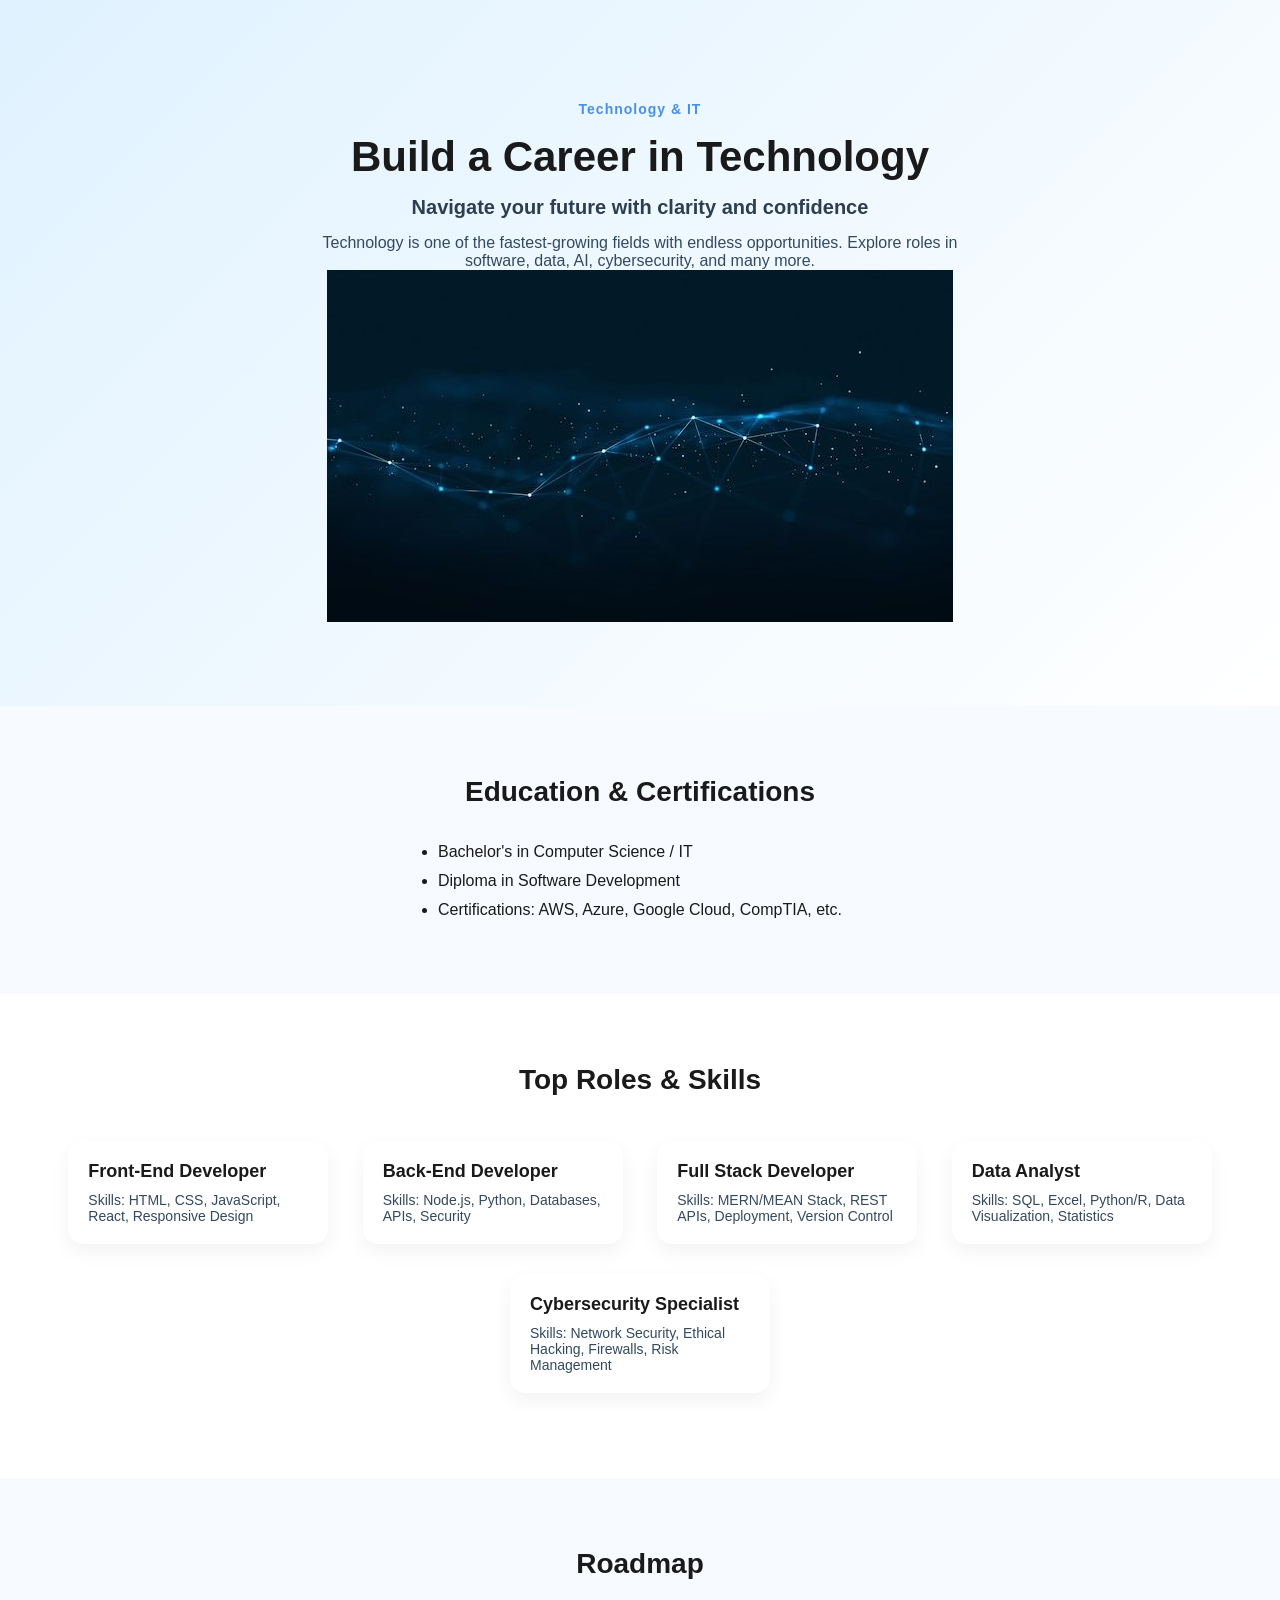
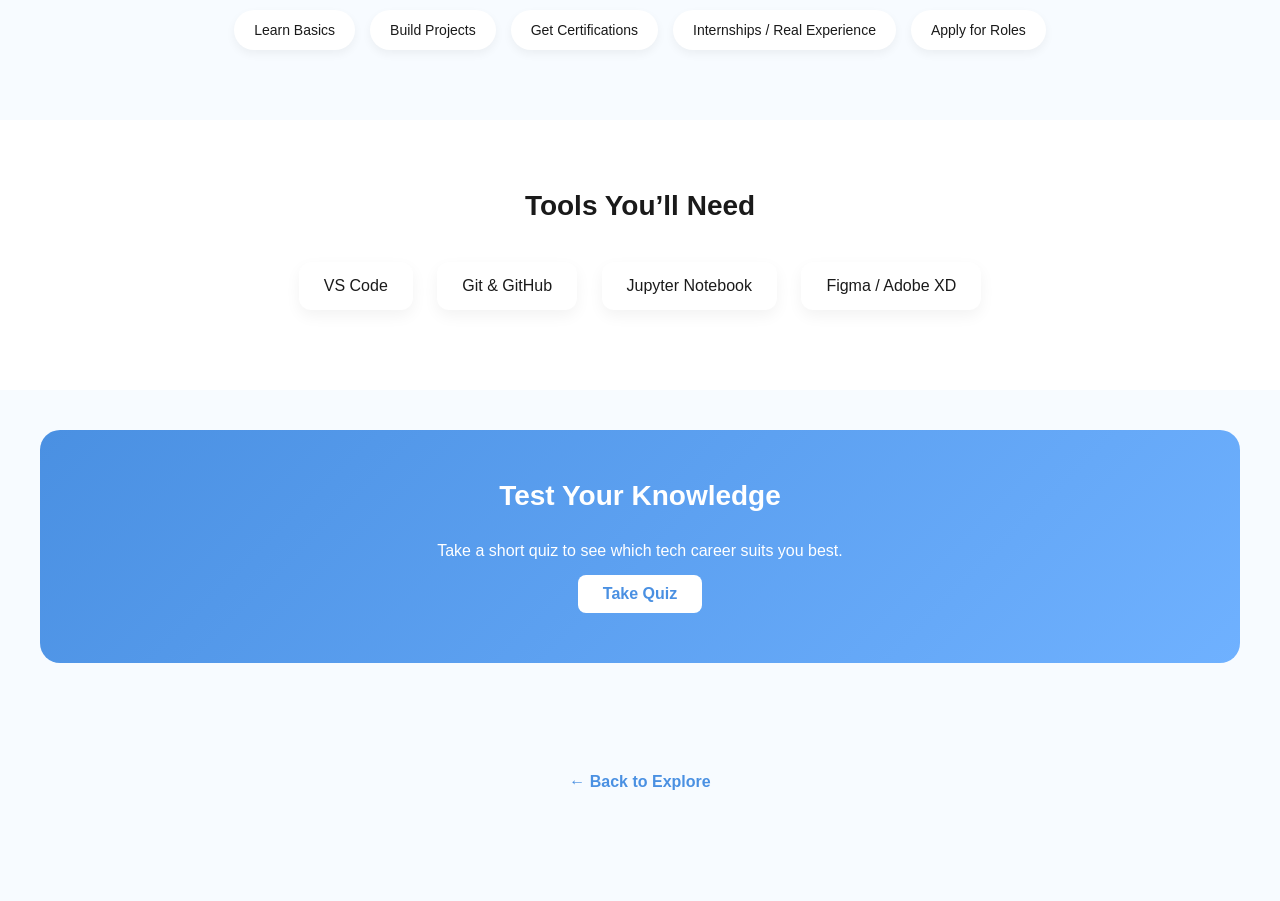
==== categories/tech.html @ f84f11e0 "navbar added" ====
<!DOCTYPE html>
<html lang="en">
<head>
    <meta charset="UTF-8">
    <meta name="viewport" content="width=device-width, initial-scale=1.0">
    <title>Technology & IT - RouteUp</title>
    <!-- Main CSS -->
    <link rel="stylesheet" href="../css/main.css">
    <!-- Category / Path CSS -->
    <link rel="stylesheet" href="../css/paths.css">
</head>
<body>

    <!-- Hero Section -->
    <section class="hero">
        <span class="category-tag">Technology & IT</span>
        <h1 class="hero-heading">Build a Career in Technology</h1>
        <h3 class="hero-subheading">Navigate your future with clarity and confidence</h3>
        <p class="hero-paragraph">
            Technology is one of the fastest-growing fields with endless opportunities. Explore roles in software, data, AI, cybersecurity, and many more.
        </p>
        <!-- Optional hero image -->
        <img src="../images/tech-IT img.jpg" alt="Technology & IT Careers" class="hero-image">
    </section>

    <!-- Education / Qualification Section -->
    <section class="education">
        <h2>Education & Certifications</h2>
        <ul>
            <li>Bachelor's in Computer Science / IT</li>
            <li>Diploma in Software Development</li>
            <li>Certifications: AWS, Azure, Google Cloud, CompTIA, etc.</li>
        </ul>
    </section>

    <!-- Roles + Skills Section -->
    <section class="roles-skills">
        <h2>Top Roles & Skills</h2>
        <div class="role-card">
            <h3>Front-End Developer</h3>
            <p>Skills: HTML, CSS, JavaScript, React, Responsive Design</p>
        </div>
        <div class="role-card">
            <h3>Back-End Developer</h3>
            <p>Skills: Node.js, Python, Databases, APIs, Security</p>
        </div>
        <div class="role-card">
            <h3>Full Stack Developer</h3>
            <p>Skills: MERN/MEAN Stack, REST APIs, Deployment, Version Control</p>
        </div>
        <div class="role-card">
            <h3>Data Analyst</h3>
            <p>Skills: SQL, Excel, Python/R, Data Visualization, Statistics</p>
        </div>
        <div class="role-card">
            <h3>Cybersecurity Specialist</h3>
            <p>Skills: Network Security, Ethical Hacking, Firewalls, Risk Management</p>
        </div>
    </section>

    <!-- Roadmap Section -->
    <section class="roadmap">
        <h2>Roadmap</h2>
        <ul class="roadmap-steps">
            <li>Learn Basics</li>
            <li>Build Projects</li>
            <li>Get Certifications</li>
            <li>Internships / Real Experience</li>
            <li>Apply for Roles</li>
        </ul>
    </section>

    <!-- Tools Section -->
    <section class="tools">
        <h2>Tools You’ll Need</h2>
        <div class="tool-card">VS Code</div>
        <div class="tool-card">Git & GitHub</div>
        <div class="tool-card">Jupyter Notebook</div>
        <div class="tool-card">Figma / Adobe XD</div>
    </section>

    <!-- Quiz / CTA Section -->
    <section class="quiz-cta">
        <h2>Test Your Knowledge</h2>
        <p>Take a short quiz to see which tech career suits you best.</p>
        <a href="../quiz.html" class="cta-button">Take Quiz</a>
    </section>

    <!-- Back / Navigation -->
    <section class="back">
        <a href="../explore.html" class="back-button">← Back to Explore</a>
    </section>

</body>
</html>
---- css/paths.css ----
/* ===== RESET ===== */
* {
    margin: 0;
    padding: 0;
    box-sizing: border-box;
}

body {
    font-family: 'Poppins', sans-serif;
    background-color: #f7fbff;
    color: #1a1a1a;
}

/* ===== HERO SECTION ===== */
.hero {
    text-align: center;
    padding: 100px 20px 80px;
    background: linear-gradient(135deg, #e0f2ff, #ffffff);
}

.category-tag {
    color: #4A90E2;
    font-size: 14px;
    letter-spacing: 1px;
    font-weight: 600;
}

.hero-heading {
    font-size: 42px;
    margin: 15px 0;
    font-weight: 700;
}

.hero-subheading {
    font-size: 20px;
    color: #2C3E50;
    margin-bottom: 15px;
}

.hero-paragraph {
    max-width: 650px;
    margin: auto;
    color: #34495E;
    font-size: 16px;
}

/* ===== SECTION COMMON ===== */
section {
    padding: 70px 20px;
    text-align: center;
}

section h2 {
    font-size: 28px;
    margin-bottom: 30px;
}

/* ===== EDUCATION ===== */
.education ul {
    display: inline-block;
    text-align: left;
    line-height: 1.8;
}

/* ===== ROLES CARDS ===== */
.roles-skills {
    background-color: #ffffff;
}

.role-card {
    display: inline-block;
    width: 260px;
    padding: 20px;
    margin: 15px;
    background: #ffffff;
    border-radius: 15px;
    box-shadow: 0 8px 20px rgba(0,0,0,0.05);
    transition: 0.3s;
    text-align: left;
}

.role-card:hover {
    transform: translateY(-8px);
    box-shadow: 0 12px 25px rgba(0,0,0,0.08);
}

.role-card h3 {
    margin-bottom: 10px;
    font-size: 18px;
}

.role-card p {
    font-size: 14px;
    color: #34495E;
}

/* ===== ROADMAP ===== */
.roadmap-steps {
    display: flex;
    justify-content: center;
    flex-wrap: wrap;
    gap: 15px;
    list-style: none;
}

.roadmap-steps li {
    background: #ffffff;
    padding: 12px 20px;
    border-radius: 50px;
    box-shadow: 0 4px 10px rgba(0,0,0,0.05);
    font-size: 14px;
    transition: 0.3s;
}

.roadmap-steps li:hover {
    background-color: #4A90E2;
    color: #ffffff;
}

/* ===== TOOLS ===== */
.tools {
    background-color: #ffffff;
}

.tool-card {
    display: inline-block;
    padding: 15px 25px;
    margin: 10px;
    border-radius: 12px;
    background: #ffffff;
    box-shadow: 0 6px 15px rgba(0,0,0,0.05);
    transition: 0.3s;
}

.tool-card:hover {
    transform: translateY(-5px);
}

/* ===== QUIZ CTA ===== */
.quiz-cta {
    background: linear-gradient(135deg, #4A90E2, #6fb1ff);
    color: #ffffff;
    border-radius: 20px;
    margin: 40px;
    padding: 50px 20px;
}

.cta-button {
    display: inline-block;
    margin-top: 15px;
    background: #ffffff;
    color: #4A90E2;
    padding: 10px 25px;
    border-radius: 8px;
    font-weight: 600;
    text-decoration: none;
    transition: 0.3s;
}

.cta-button:hover {
    background: #eaf2ff;
}

/* ===== BACK BUTTON ===== */
.back {
    margin-bottom: 40px;
}

.back-button {
    color: #4A90E2;
    font-weight: 600;
    text-decoration: none;
}

.back-button:hover {
    text-decoration: underline;
}

/* ===== RESPONSIVE ===== */
@media (max-width: 768px) {
    .role-card {
        width: 90%;
    }

    .roadmap-steps {
        flex-direction: column;
        align-items: center;
    }
}
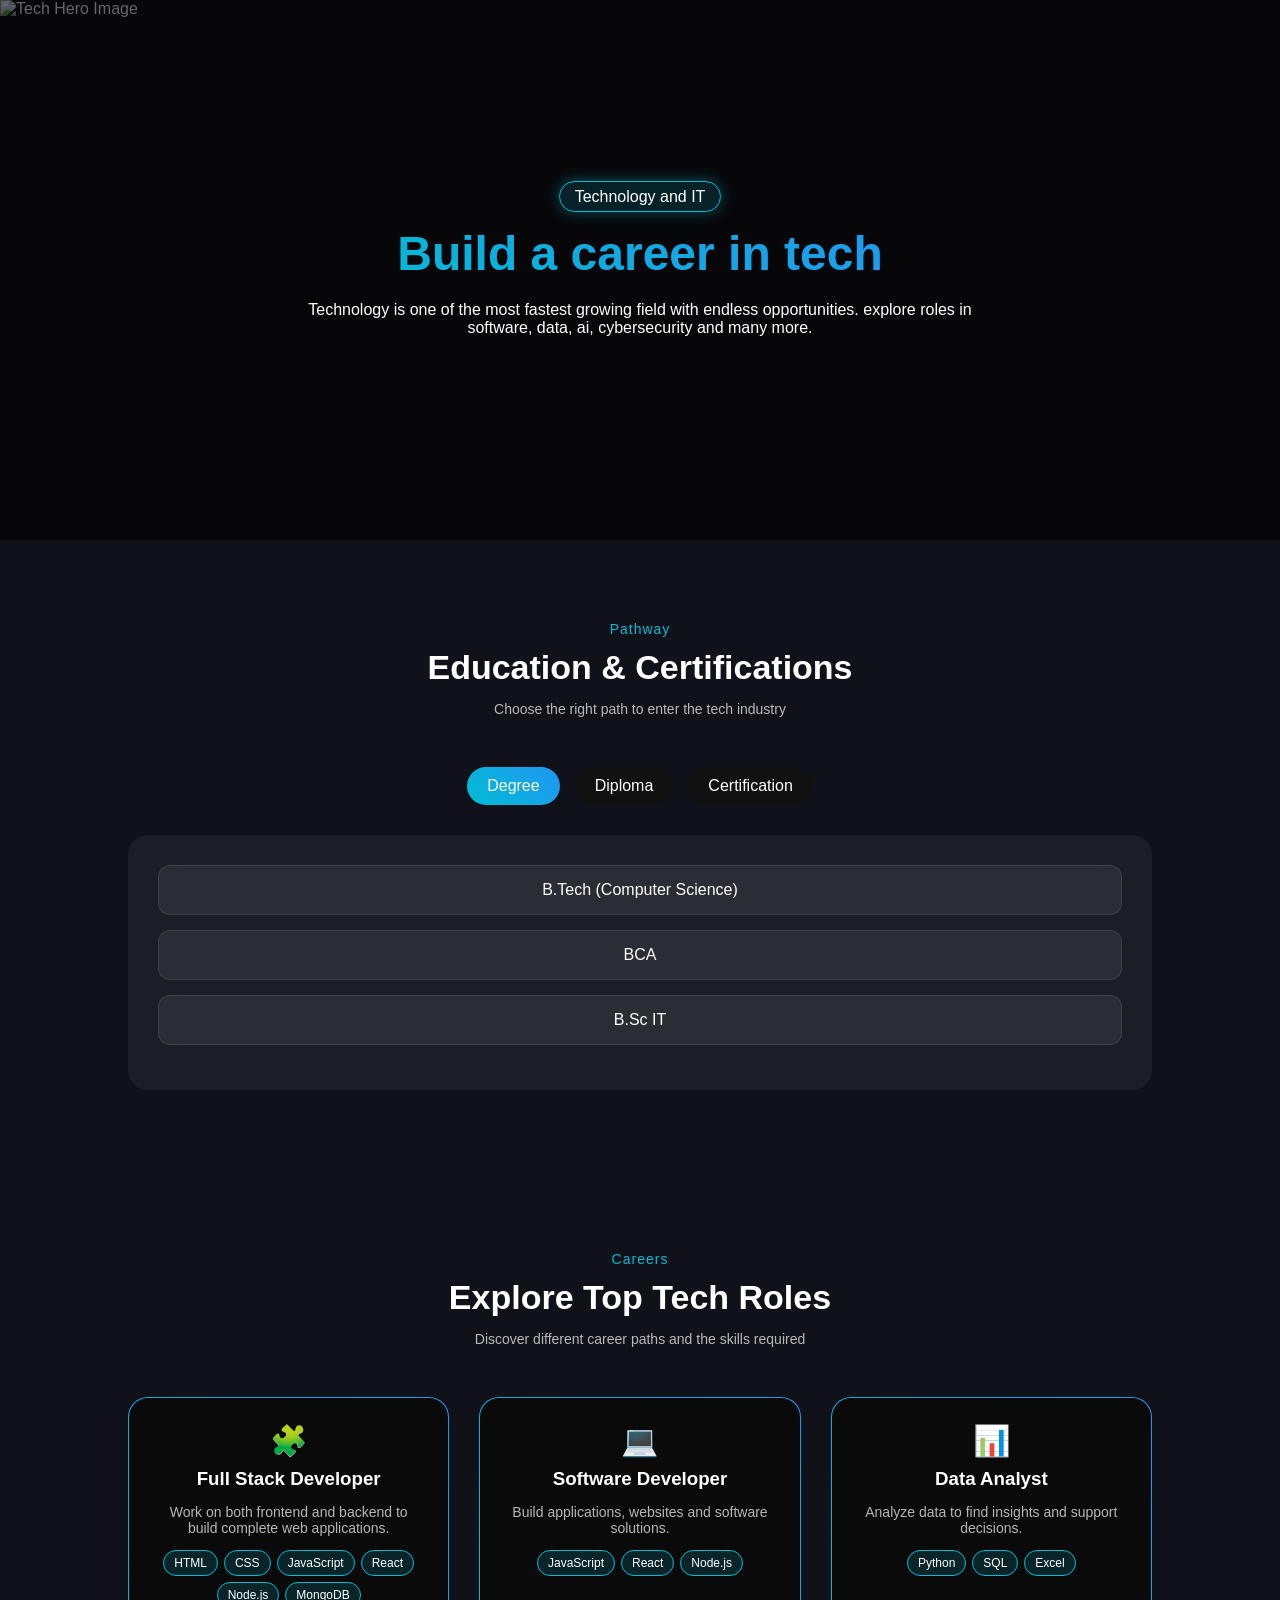
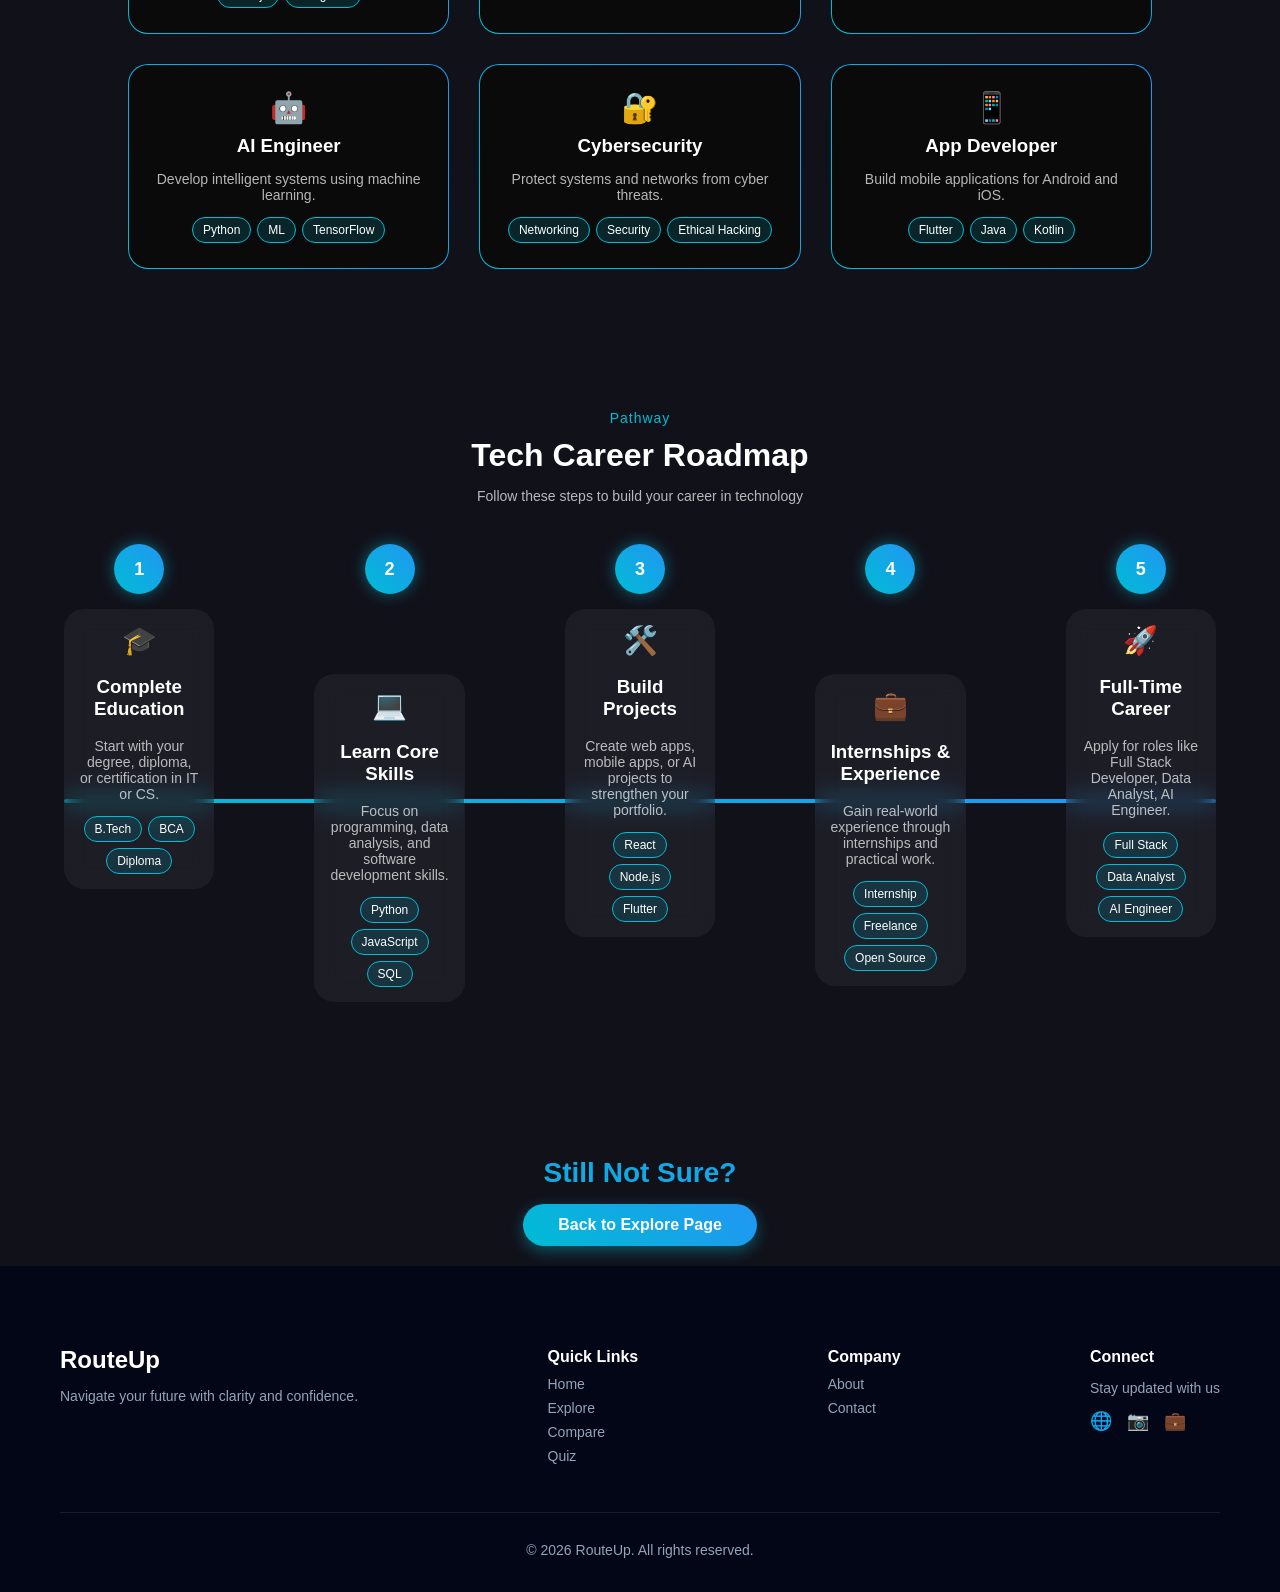
==== commit 344a171d: "Merge branch 'sanskruti-chikhlonde:main' into main" ====
--- a/categories/tech.html
+++ b/categories/tech.html
@@ -1,95 +1,295 @@
+<!-- ================= HTML ================= -->
 <!DOCTYPE html>
 <html lang="en">
 <head>
-    <meta charset="UTF-8">
-    <meta name="viewport" content="width=device-width, initial-scale=1.0">
-    <title>Technology & IT - RouteUp</title>
-    <!-- Main CSS -->
-    <link rel="stylesheet" href="../css/main.css">
-    <!-- Category / Path CSS -->
-    <link rel="stylesheet" href="../css/paths.css">
+<meta charset="UTF-8">
+<meta name="viewport" content="width=device-width, initial-scale=1.0">
+<title>Technology & IT</title>
+<link rel="stylesheet" href="../css/paths.css">
+<link rel="stylesheet" href="../css/footer.css">
 </head>
 <body>
 
-    <!-- Hero Section -->
-    <section class="hero">
-        <span class="category-tag">Technology & IT</span>
-        <h1 class="hero-heading">Build a Career in Technology</h1>
-        <h3 class="hero-subheading">Navigate your future with clarity and confidence</h3>
-        <p class="hero-paragraph">
-            Technology is one of the fastest-growing fields with endless opportunities. Explore roles in software, data, AI, cybersecurity, and many more.
-        </p>
-        <!-- Optional hero image -->
-        <img src="../images/tech-IT img.jpg" alt="Technology & IT Careers" class="hero-image">
+<!-- HERO -->
+<section class="hero">
+    <img src="../images/tech-videoframe.png" alt="Tech Hero Image" class="hero-bg">
+  <div class="hero-content">
+    <span class="tag">Technology and IT</span>
+    <h1>Build a career in tech</h1>
+    <p>Technology is one of the most fastest growing field with endless opportunities. explore roles in software, data, ai, cybersecurity and many more.</p>
+  </div>
+</section>
+
+<!-- EDUCATION + CERTIFICATION -->
+ <section class="tabs-section">
+
+  <!-- HEADER -->
+  <div class="section-header">
+    <span class="section-tag">Pathway</span>
+    <h2>Education & Certifications</h2>
+    <p>Choose the right path to enter the tech industry</p>
+  </div>
+
+  <!-- RADIO BUTTONS (TOP pe hone chahiye) -->
+  <input type="radio" name="tab" id="degree" checked>
+  <input type="radio" name="tab" id="diploma">
+  <input type="radio" name="tab" id="certification">
+
+  <!-- TABS -->
+  <div class="tab-menu">
+    <label for="degree" class="tab-btn">Degree</label>
+    <label for="diploma" class="tab-btn">Diploma</label>
+    <label for="certification" class="tab-btn">Certification</label>
+  </div>
+
+  <!-- CONTENT -->
+  <div class="tab-content">
+
+    <div class="content degree">
+      <div class="card">B.Tech (Computer Science)</div>
+      <div class="card">BCA</div>
+      <div class="card">B.Sc IT</div>
+    </div>
+
+    <div class="content diploma">
+      <div class="card">Diploma in Web Development</div>
+      <div class="card">Diploma in Software Engineering</div>
+      <div class="card">Diploma in IT</div>
+    </div>
+
+    <div class="content certification">
+      <div class="card">AWS Certification</div>
+      <div class="card">Google Data Analytics</div>
+      <div class="card">Cybersecurity</div>
+      <div class="card">Full Stack Development</div>
+      <div class="card">AI & ML</div>
+    </div>
+
+  </div>
+
+</section>
+
+<!-- ROLES SECTION -->
+<section class="roles-section">
+
+  <div class="section-header">
+    <span class="section-tag">Careers</span>
+    <h2>Explore Top Tech Roles</h2>
+    <p>Discover different career paths and the skills required</p>
+  </div>
+
+  <div class="roles-container">
+
+   <!-- CARD 1 -->
+  <div class="role-card">
+    <div class="role-icon">🧩</div>
+    <h3>Full Stack Developer</h3>
+    <p>Work on both frontend and backend to build complete web applications.</p>
+
+  <div class="skills">
+    <span>HTML</span>
+    <span>CSS</span>
+    <span>JavaScript</span>
+    <span>React</span>
+    <span>Node.js</span>
+    <span>MongoDB</span>
+  </div>
+</div>
+
+    <!-- CARD 2 -->
+    <div class="role-card">
+      <div class="role-icon">💻</div>
+      <h3>Software Developer</h3>
+      <p>Build applications, websites and software solutions.</p>
+
+      <div class="skills">
+        <span>JavaScript</span>
+        <span>React</span>
+        <span>Node.js</span>
+      </div>
+    </div>
+
+    <!-- CARD 3 -->
+    <div class="role-card">
+      <div class="role-icon">📊</div>
+      <h3>Data Analyst</h3>
+      <p>Analyze data to find insights and support decisions.</p>
+
+      <div class="skills">
+        <span>Python</span>
+        <span>SQL</span>
+        <span>Excel</span>
+      </div>
+    </div>
+
+    <!-- CARD 4 -->
+    <div class="role-card">
+      <div class="role-icon">🤖</div>
+      <h3>AI Engineer</h3>
+      <p>Develop intelligent systems using machine learning.</p>
+
+      <div class="skills">
+        <span>Python</span>
+        <span>ML</span>
+        <span>TensorFlow</span>
+      </div>
+    </div>
+
+    <!-- CARD 5 -->
+    <div class="role-card">
+      <div class="role-icon">🔐</div>
+      <h3>Cybersecurity</h3>
+      <p>Protect systems and networks from cyber threats.</p>
+
+      <div class="skills">
+        <span>Networking</span>
+        <span>Security</span>
+        <span>Ethical Hacking</span>
+      </div>
+    </div>
+
+    <!-- CARD 6 -->
+<div class="role-card">
+  <div class="role-icon">📱</div>
+  <h3>App Developer</h3>
+  <p>Build mobile applications for Android and iOS.</p>
+
+  <div class="skills">
+    <span>Flutter</span>
+    <span>Java</span>
+    <span>Kotlin</span>
+  </div>
+</div>
+
+  </div>
+
+</section>
+
+<!-- HORIZONTAL ZIG-ZAG ROADMAP -->
+<section class="horiz-roadmap-section">
+
+  <div class="section-header">
+    <span class="section-tag">Pathway</span>
+    <h2>Tech Career Roadmap</h2>
+    <p>Follow these steps to build your career in technology</p>
+  </div>
+
+  <div class="horiz-roadmap-container">
+
+    <!-- STEP 1 -->
+    <div class="horiz-step step-up">
+      <div class="step-circle">1</div>
+      <div class="step-content">
+        <div class="step-icon">🎓</div>
+        <h3>Complete Education</h3>
+        <p>Start with your degree, diploma, or certification in IT or CS.</p>
+        <div class="skills">
+          <span>B.Tech</span><span>BCA</span><span>Diploma</span>
+        </div>
+      </div>
+    </div>
+
+    <!-- STEP 2 -->
+    <div class="horiz-step step-down">
+      <div class="step-circle">2</div>
+      <div class="step-content">
+        <div class="step-icon">💻</div>
+        <h3>Learn Core Skills</h3>
+        <p>Focus on programming, data analysis, and software development skills.</p>
+        <div class="skills">
+          <span>Python</span><span>JavaScript</span><span>SQL</span>
+        </div>
+      </div>
+    </div>
+
+    <!-- STEP 3 -->
+    <div class="horiz-step step-up">
+      <div class="step-circle">3</div>
+      <div class="step-content">
+        <div class="step-icon">🛠️</div>
+        <h3>Build Projects</h3>
+        <p>Create web apps, mobile apps, or AI projects to strengthen your portfolio.</p>
+        <div class="skills">
+          <span>React</span><span>Node.js</span><span>Flutter</span>
+        </div>
+      </div>
+    </div>
+
+    <!-- STEP 4 -->
+    <div class="horiz-step step-down">
+      <div class="step-circle">4</div>
+      <div class="step-content">
+        <div class="step-icon">💼</div>
+        <h3>Internships & Experience</h3>
+        <p>Gain real-world experience through internships and practical work.</p>
+        <div class="skills">
+          <span>Internship</span><span>Freelance</span><span>Open Source</span>
+        </div>
+      </div>
+    </div>
+
+    <!-- STEP 5 -->
+    <div class="horiz-step step-up">
+      <div class="step-circle">5</div>
+      <div class="step-content">
+        <div class="step-icon">🚀</div>
+        <h3>Full-Time Career</h3>
+        <p>Apply for roles like Full Stack Developer, Data Analyst, AI Engineer.</p>
+        <div class="skills">
+          <span>Full Stack</span><span>Data Analyst</span><span>AI Engineer</span>
+        </div>
+      </div>
+    </div>
+
+  </div>
+</section>
+ 
+<!-- STILL NOT SURE CTA -->
+<section class="still-not-sure">
+  <h2>Still Not Sure?</h2>
+  <a href="../pages/explore.html" class="explore-btn">Back to Explore Page</a>
+</section>
+
+ <!-- footer -->
     </section>
-
-    <!-- Education / Qualification Section -->
-    <section class="education">
-        <h2>Education & Certifications</h2>
-        <ul>
-            <li>Bachelor's in Computer Science / IT</li>
-            <li>Diploma in Software Development</li>
-            <li>Certifications: AWS, Azure, Google Cloud, CompTIA, etc.</li>
-        </ul>
-    </section>
-
-    <!-- Roles + Skills Section -->
-    <section class="roles-skills">
-        <h2>Top Roles & Skills</h2>
-        <div class="role-card">
-            <h3>Front-End Developer</h3>
-            <p>Skills: HTML, CSS, JavaScript, React, Responsive Design</p>
-        </div>
-        <div class="role-card">
-            <h3>Back-End Developer</h3>
-            <p>Skills: Node.js, Python, Databases, APIs, Security</p>
-        </div>
-        <div class="role-card">
-            <h3>Full Stack Developer</h3>
-            <p>Skills: MERN/MEAN Stack, REST APIs, Deployment, Version Control</p>
-        </div>
-        <div class="role-card">
-            <h3>Data Analyst</h3>
-            <p>Skills: SQL, Excel, Python/R, Data Visualization, Statistics</p>
-        </div>
-        <div class="role-card">
-            <h3>Cybersecurity Specialist</h3>
-            <p>Skills: Network Security, Ethical Hacking, Firewalls, Risk Management</p>
-        </div>
-    </section>
-
-    <!-- Roadmap Section -->
-    <section class="roadmap">
-        <h2>Roadmap</h2>
-        <ul class="roadmap-steps">
-            <li>Learn Basics</li>
-            <li>Build Projects</li>
-            <li>Get Certifications</li>
-            <li>Internships / Real Experience</li>
-            <li>Apply for Roles</li>
-        </ul>
-    </section>
-
-    <!-- Tools Section -->
-    <section class="tools">
-        <h2>Tools You’ll Need</h2>
-        <div class="tool-card">VS Code</div>
-        <div class="tool-card">Git & GitHub</div>
-        <div class="tool-card">Jupyter Notebook</div>
-        <div class="tool-card">Figma / Adobe XD</div>
-    </section>
-
-    <!-- Quiz / CTA Section -->
-    <section class="quiz-cta">
-        <h2>Test Your Knowledge</h2>
-        <p>Take a short quiz to see which tech career suits you best.</p>
-        <a href="../quiz.html" class="cta-button">Take Quiz</a>
-    </section>
-
-    <!-- Back / Navigation -->
-    <section class="back">
-        <a href="../explore.html" class="back-button">← Back to Explore</a>
-    </section>
+        <footer class="footer">
+    <div class="footer-container">
+
+        <div class="footer-brand">
+            <h2>RouteUp</h2>
+            <p>Navigate your future with clarity and confidence.</p>
+        </div>
+
+        <div class="footer-links">
+            <h4>Quick Links</h4>
+            <a href="#">Home</a>
+            <a href="#">Explore</a>
+            <a href="#">Compare</a>
+            <a href="#">Quiz</a>
+        </div>
+
+        <div class="footer-links">
+            <h4>Company</h4>
+            <a href="#">About</a>
+            <a href="#">Contact</a>
+        </div>
+
+        <div class="footer-social">
+            <h4>Connect</h4>
+            <p>Stay updated with us</p>
+            <div class="social-icons">
+                <span>🌐</span>
+                <span>📷</span>
+                <span>💼</span>
+            </div>
+        </div>
+
+    </div>
+
+    <div class="footer-bottom">
+        <p>© 2026 RouteUp. All rights reserved.</p>
+    </div>
+</footer>
 
 </body>
-</html>+</html>
--- a/css/paths.css
+++ b/css/paths.css
@@ -1,189 +1,606 @@
-/* ===== RESET ===== */
-* {
+body {
+  margin: 0;
+  font-family: 'Poppins', sans-serif;
+   background: #11111a; /* charcoal dark */
+  color: #ffffff;
+  overflow-x: hidden
+}
+
+.hero-video {
+  width: 300px;
+  border-radius: 15px;
+  margin-top: 20px;
+  box-shadow: 0 10px 30px rgba(0,0,0,0.5);
+}
+
+.hero {
+  width: 100%;
+  height: 60vh;
+  min-height: 400px;
+  position: relative;
+  overflow: hidden;
+  display: flex;
+  align-items: center;
+  justify-content: center;
+}
+
+/* IMAGE */
+.hero-bg {
+  position: absolute;
+  width: 100%;
+  height: 100%;
+  object-fit: cover;
+  top: 0;
+  left: 0;
+  z-index: 1;
+}
+
+/* OVERLAY */
+.hero::after {
+  content: "";
+  position: absolute;
+  width: 100%;
+  height: 100%;
+  background: rgba(0,0,0,0.6);
+  top: 0;
+  left: 0;
+  z-index: 2;
+}
+
+/* TEXT */
+.hero-content {
+  position: relative;
+  z-index: 3;
+  text-align: center;
+}
+
+.hero-content h1 {
+  background: linear-gradient(45deg, #00bcd4, #2196f3);
+  -webkit-background-clip: text;
+  -webkit-text-fill-color: transparent;
+}
+
+.hero::after  {
+  content: "";
+  position: absolute;
+  width: 100%;
+  height: 100%;
+  background: rgba(0,0,0,0.6);
+  top: 0;
+  left: 0;
+}
+
+.hero-content {
+  position: relative;
+  max-width: 700px;
+  animation: fadeUp 1.2s ease;
+}
+
+.tag {
+  background: #5939d7c4;
+  padding: 6px 15px;
+  border-radius: 20px;
+  background: rgba(0, 188, 212, 0.15);
+  border: 1px solid #00bcd4;
+  box-shadow: 0 0 15px rgba(0,188,212,0.4);
+}
+
+.hero h1 {
+  font-size: 48px;
+  margin: 20px 0;
+}
+
+.tabs-section {
+  padding: 80px 10%;
+  text-align: center;
+}
+
+/* HEADER */
+.section-header {
+  margin-bottom: 40px;
+}
+
+/* CENTER TABS */
+.center-tabs {
+  display: flex;
+  justify-content: center;
+  gap: 15px;
+  margin-bottom: 40px;
+  flex-wrap: wrap;
+}
+
+/* CONTENT CENTER */
+.center-content {
+  max-width: 700px;
+  margin: auto;
+}
+
+/* CARDS CENTER ALIGN */
+.card {
+  text-align: center;
+}
+
+.tab-menu {
+  display: flex;
+  justify-content: center; /* center alignment */
+  gap: 15px;
+  flex-direction: row; /* IMPORTANT */
+  flex-wrap: wrap; /* mobile pe break ho jayega */
+}
+
+.tab-btn {
+  border: none;
+  background: #111;
+  color: white;
+  cursor: pointer;
+  transition: 0.3s;
+  padding: 10px 20px;
+  border-radius: 30px;
+  white-space: nowrap;
+}
+
+.tab-btn.active {
+  background: linear-gradient(45deg, #00bcd4, #2196f3);
+}
+
+.tab-btn:hover {
+  transform: translateX(5px);
+}
+
+.tab-content {
+  background: rgba(255,255,255,0.05);
+  padding: 30px;
+  border-radius: 20px;
+  animation: fadeUp 0.5s ease;
+}
+
+.card {
+  margin-bottom: 15px;
+  padding: 15px;
+  border-radius: 12px;
+  background: rgba(255,255,255,0.07);
+  transition: 0.3s;
+  backdrop-filter: blur(10px);
+  border: 1px solid rgba(255,255,255,0.1);
+}
+
+.card:hover {
+  transform: translateY(-5px);
+}
+
+.section-header {
+  text-align: center;
+  margin-bottom: 50px;
+}
+
+.section-tag {
+  color: #00bcd4;
+  font-size: 14px;
+  letter-spacing: 1px;
+}
+
+.section-header h2 {
+  font-size: 34px;
+  margin: 10px 0;
+}
+
+.section-header p {
+  opacity: 0.7;
+  font-size: 14px;
+}
+
+/* NEW wrapper */
+  gap: 40px;
+
+
+@keyframes fadeUp {
+  from { opacity: 0; transform: translateY(30px); }
+  to { opacity: 1; transform: translateY(0); }
+}
+
+@media(max-width: 768px) {
+  .tabs-section { flex-direction: column; }
+  .tab-menu, .tab-content { width: 100%; }
+  .hero h1 { font-size: 30px; }
+}
+
+/* hide radio buttons */
+input[type="radio"] {
+  display: none;
+}
+
+/* tabs layout */
+.tab-menu {
+  display: flex;
+  justify-content: center;
+  gap: 15px;
+  margin-bottom: 30px;
+}
+
+/* tab buttons */
+.tab-btn {
+  padding: 10px 20px;
+  border-radius: 30px;
+  background: #111;
+  cursor: pointer;
+  transition: 0.3s;
+}
+
+/* active tab highlight */
+#degree:checked ~ .tab-menu label[for="degree"],
+#diploma:checked ~ .tab-menu label[for="diploma"],
+#certification:checked ~ .tab-menu label[for="certification"] {
+  background: linear-gradient(45deg, #00bcd4, #2196f3);
+  color: #fff;
+}
+
+/* hide all content */
+.content {
+  display: none;
+}
+
+/* show selected content */
+#degree:checked ~ .tab-content .degree,
+#diploma:checked ~ .tab-content .diploma,
+#certification:checked ~ .tab-content .certification {
+  display: block;
+  animation: fadeUp 0.5s ease;
+}
+
+/* ===== ROLES SECTION ===== */
+.roles-section {
+  padding: 80px 10%;
+  text-align: center;
+}
+
+/* GRID */
+.roles-container {
+  display: grid;
+  grid-template-columns: repeat(auto-fit, minmax(250px, 1fr));
+  gap: 30px;
+}
+
+/* CARD */
+.role-card {
+  background: rgba(255,255,255,0.05);
+  padding: 25px;
+  border-radius: 20px;
+  backdrop-filter: blur(12px);
+  transition: 0.4s;
+  border: 1px solid transparent;
+
+  /* gradient border */
+  background: linear-gradient(#0a0a0a, #0a0a0a) padding-box,
+              linear-gradient(45deg, #00bcd4, #2196f3) border-box;
+}
+
+/* HOVER */
+.role-card:hover {
+  transform: translateY(-10px) scale(1.03);
+  box-shadow: 0 20px 40px rgba(0,0,0,0.6);
+}
+
+/* ICON */
+.role-icon {
+  font-size: 30px;
+  margin-bottom: 10px;
+}
+
+/* TEXT */
+.role-card h3 {
+  margin: 10px 0;
+}
+
+.role-card p {
+  font-size: 14px;
+  opacity: 0.7;
+}
+
+/* SKILLS */
+.skills {
+  margin-top: 15px;
+  display: flex;
+  flex-wrap: wrap;
+  gap: 8px;
+  justify-content: center;
+}
+
+/* SKILL TAG */
+.skills span {
+  padding: 6px 12px;
+  border-radius: 20px;
+  font-size: 12px;
+  background: rgba(0,188,212,0.15);
+  border: 1px solid #00bcd4;
+  transition: 0.3s;
+}
+
+/* HOVER EFFECT */
+.skills span:hover {
+  background: #00bcd4;
+  color: black;
+  transform: scale(1.1);
+}
+
+/* ===== HORIZONTAL ZIG-ZAG ROADMAP ===== */
+.horiz-roadmap-section {
+  padding: 60px 5%;
+  position: relative;
+  overflow-x: auto;
+}
+
+.horiz-roadmap-section .section-header {
+  text-align: center;
+  margin-bottom: 40px;
+}
+
+.horiz-roadmap-section .section-tag {
+  color: #00bcd4;
+  font-size: 14px;
+  letter-spacing: 1px;
+}
+
+.horiz-roadmap-section h2 {
+  font-size: 32px;
+  margin: 10px 0;
+}
+
+.horiz-roadmap-section p {
+  opacity: 0.7;
+  font-size: 14px;
+}
+
+/* HORIZONTAL CONTAINER */
+.horiz-roadmap-container {
+  display: flex;
+  align-items: flex-start;
+  position: relative;
+  gap: 100px; /* space between steps */
+  padding-bottom: 40px;
+}
+
+/* CENTRAL LINE */
+.horiz-roadmap-container::before {
+  content: '';
+  position: absolute;
+  top: 50%;
+  left: 0;
+  height: 4px;
+  width: 100%;
+  background: linear-gradient(90deg, #00bcd4, #2196f3);
+  z-index: 1;
+  transform: translateY(-50%);
+  border-radius: 2px;
+}
+
+/* STEP */
+.horiz-step {
+  position: relative;
+  width: 220px;
+  z-index: 2;
+}
+
+/* ZIG-ZAG POSITION */
+.step-up .step-content {
+  margin-bottom: 80px;
+  text-align: center;
+}
+
+.step-down .step-content {
+  margin-top: 80px;
+  text-align: center;
+}
+
+/* CIRCLE */
+.step-circle {
+  width: 50px;
+  height: 50px;
+  background: linear-gradient(45deg,#00bcd4,#2196f3);
+  border-radius: 50%;
+  color: #fff;
+  display: flex;
+  align-items: center;
+  justify-content: center;
+  font-weight: bold;
+  font-size: 18px;
+  margin: 0 auto;
+  position: relative;
+  z-index: 3;
+  box-shadow: 0 0 15px rgba(0,188,212,0.5);
+}
+
+/* STEP CONTENT */
+.step-content {
+  background: rgba(255,255,255,0.05);
+  padding: 15px;
+  border-radius: 20px;
+  backdrop-filter: blur(12px);
+  margin-top: 15px;
+  transition: 0.3s;
+}
+
+.step-content:hover {
+  transform: translateY(-5px);
+  box-shadow: 0 10px 25px rgba(0,188,212,0.4);
+}
+
+/* ICON */
+.step-icon {
+  font-size: 28px;
+  margin-bottom: 8px;
+}
+
+/* SKILLS PILLS */
+.skills {
+  display: flex;
+  flex-wrap: wrap;
+  gap: 6px;
+  margin-top: 8px;
+}
+
+.skills span {
+  background: rgba(0,188,212,0.15);
+  border: 1px solid #00bcd4;
+  padding: 5px 10px;
+  border-radius: 20px;
+  font-size: 12px;
+  transition: 0.3s;
+}
+
+.skills span:hover {
+  background: #00bcd4;
+  color: black;
+  transform: scale(1.1);
+}
+
+/* ===== FOOTER ===== */
+.site-footer {
+  padding: 40px 5%;
+  background: rgb(20,20,20);
+  text-align: center;
+  border-top: 2px solid rgba(0,188,212,0.2);
+  position: relative;
+}
+
+.footer-container .explore-link {
+  display: inline-block;
+  margin-top: 15px;
+  font-size: 14px;
+  color: #00bcd4;
+  text-decoration: none;
+  transition: 0.3s;
+  position: relative;
+}
+
+.footer-container .explore-link::after {
+  content: "→";
+  margin-left: 5px;
+  transition: margin 0.3s;
+}
+
+.footer-container .explore-link:hover::after {
+  margin-left: 12px;
+}
+
+.footer-container .explore-link:hover {
+  color: #2196f3;
+}
+
+/* COPYRIGHT */
+.footer-container p.copyright {
+  margin-top: 15px;
+  font-size: 12px;
+  opacity: 0.5;
+}
+
+.still-not-sure {
+  text-align: center;
+  margin: 40px 0 20px 0; /* spacing above footer */
+}
+
+.still-not-sure h2 {
+  font-size: 28px;
+  color: #ffffff;
+  margin-bottom: 15px;
+  background: linear-gradient(45deg, #00bcd4, #2196f3);
+  -webkit-background-clip: text;
+  -webkit-text-fill-color: transparent;
+}
+
+/* Button styling */
+.still-not-sure .explore-btn {
+  display: inline-block;
+  padding: 12px 35px;
+  font-size: 16px;
+  font-weight: 600;
+  color: #ffffff;
+  background: linear-gradient(45deg, #00bcd4, #2196f3);
+  border: none;
+  border-radius: 50px;
+  text-decoration: none;
+  transition: 0.3s;
+  box-shadow: 0 5px 15px rgba(0,188,212,0.4);
+}
+
+.still-not-sure .explore-btn:hover {
+  transform: translateY(-3px) scale(1.05);
+  box-shadow: 0 10px 25px rgba(0,188,212,0.6);
+}
+
+/* Laptop (default grid 3 cards) */
+@media (min-width: 1025px) {
+  .roles-container {
+    grid-template-columns: repeat(3, 1fr);
+  }
+}
+
+/* Tablet */
+@media (max-width: 1024px) and (min-width: 769px) {
+  .roles-container {
+    grid-template-columns: repeat(2, 1fr);
+  }
+}
+
+/* Mobile */
+@media (max-width: 768px) {
+  .roles-container {
+    grid-template-columns: 1fr;
+  }
+}
+
+@media (max-width: 768px) {
+  .tab-menu {
+    flex-direction: column;
+    gap: 10px;
+  }
+
+  .tab-btn {
+    width: 100%;
+    text-align: center;
+  }
+
+  .tab-content {
+    padding: 20px;
+  }
+}
+
+/* Tablet: allow horizontal scroll if needed */
+@media (max-width: 1024px) {
+  .horiz-roadmap-container {
+    gap: 60px;
+    overflow-x: auto;
+  }
+}
+
+/* Mobile: vertical stack */
+@media (max-width: 768px) {
+  .horiz-roadmap-container {
+    flex-direction: column;
+    align-items: center;
+    gap: 40px;
+  }
+
+  .horiz-roadmap-container::before {
+    width: 4px;
+    height: 100%;
+    top: 0;
+    left: 50%;
+    transform: translateX(-50%);
+  }
+
+  .step-up .step-content,
+  .step-down .step-content {
     margin: 0;
-    padding: 0;
-    box-sizing: border-box;
-}
-
-body {
-    font-family: 'Poppins', sans-serif;
-    background-color: #f7fbff;
-    color: #1a1a1a;
-}
-
-/* ===== HERO SECTION ===== */
-.hero {
     text-align: center;
-    padding: 100px 20px 80px;
-    background: linear-gradient(135deg, #e0f2ff, #ffffff);
-}
-
-.category-tag {
-    color: #4A90E2;
-    font-size: 14px;
-    letter-spacing: 1px;
-    font-weight: 600;
-}
-
-.hero-heading {
-    font-size: 42px;
-    margin: 15px 0;
-    font-weight: 700;
-}
-
-.hero-subheading {
-    font-size: 20px;
-    color: #2C3E50;
-    margin-bottom: 15px;
-}
-
-.hero-paragraph {
-    max-width: 650px;
-    margin: auto;
-    color: #34495E;
-    font-size: 16px;
-}
-
-/* ===== SECTION COMMON ===== */
-section {
-    padding: 70px 20px;
-    text-align: center;
-}
-
-section h2 {
-    font-size: 28px;
-    margin-bottom: 30px;
-}
-
-/* ===== EDUCATION ===== */
-.education ul {
-    display: inline-block;
-    text-align: left;
-    line-height: 1.8;
-}
-
-/* ===== ROLES CARDS ===== */
-.roles-skills {
-    background-color: #ffffff;
-}
-
-.role-card {
-    display: inline-block;
-    width: 260px;
-    padding: 20px;
-    margin: 15px;
-    background: #ffffff;
-    border-radius: 15px;
-    box-shadow: 0 8px 20px rgba(0,0,0,0.05);
-    transition: 0.3s;
-    text-align: left;
-}
-
-.role-card:hover {
-    transform: translateY(-8px);
-    box-shadow: 0 12px 25px rgba(0,0,0,0.08);
-}
-
-.role-card h3 {
-    margin-bottom: 10px;
-    font-size: 18px;
-}
-
-.role-card p {
-    font-size: 14px;
-    color: #34495E;
-}
-
-/* ===== ROADMAP ===== */
-.roadmap-steps {
-    display: flex;
-    justify-content: center;
-    flex-wrap: wrap;
-    gap: 15px;
-    list-style: none;
-}
-
-.roadmap-steps li {
-    background: #ffffff;
-    padding: 12px 20px;
-    border-radius: 50px;
-    box-shadow: 0 4px 10px rgba(0,0,0,0.05);
-    font-size: 14px;
-    transition: 0.3s;
-}
-
-.roadmap-steps li:hover {
-    background-color: #4A90E2;
-    color: #ffffff;
-}
-
-/* ===== TOOLS ===== */
-.tools {
-    background-color: #ffffff;
-}
-
-.tool-card {
-    display: inline-block;
-    padding: 15px 25px;
-    margin: 10px;
-    border-radius: 12px;
-    background: #ffffff;
-    box-shadow: 0 6px 15px rgba(0,0,0,0.05);
-    transition: 0.3s;
-}
-
-.tool-card:hover {
-    transform: translateY(-5px);
-}
-
-/* ===== QUIZ CTA ===== */
-.quiz-cta {
-    background: linear-gradient(135deg, #4A90E2, #6fb1ff);
-    color: #ffffff;
-    border-radius: 20px;
-    margin: 40px;
-    padding: 50px 20px;
-}
-
-.cta-button {
-    display: inline-block;
-    margin-top: 15px;
-    background: #ffffff;
-    color: #4A90E2;
-    padding: 10px 25px;
-    border-radius: 8px;
-    font-weight: 600;
-    text-decoration: none;
-    transition: 0.3s;
-}
-
-.cta-button:hover {
-    background: #eaf2ff;
-}
-
-/* ===== BACK BUTTON ===== */
-.back {
-    margin-bottom: 40px;
-}
-
-.back-button {
-    color: #4A90E2;
-    font-weight: 600;
-    text-decoration: none;
-}
-
-.back-button:hover {
-    text-decoration: underline;
-}
-
-/* ===== RESPONSIVE ===== */
+  }
+}
+
 @media (max-width: 768px) {
-    .role-card {
-        width: 90%;
-    }
-
-    .roadmap-steps {
-        flex-direction: column;
-        align-items: center;
-    }
+  .tab-content, .center-content {
+    width: 100% !important;      /* Full width on mobile */
+    max-width: 100% !important;  /* Remove max-width limit */
+    margin: 0 auto;              /* Center horizontally */
+    padding: 0 15px;             /* Small padding for mobile */
+    box-sizing: border-box;      /* Ensure padding included in width */
+  }
 }
--- a/css/footer.css
+++ b/css/footer.css
@@ -0,0 +1,84 @@
+.footer {
+    background: #020617;
+    padding: 60px 60px 20px;
+    color: #cbd5f5;
+}
+
+.footer-container {
+    display: flex;
+    justify-content: space-between;
+    flex-wrap: wrap;
+    gap: 40px;
+}
+
+.footer h2, .footer h4 {
+    color: #ffffff;
+    margin-bottom: 10px;
+}
+
+.footer p {
+    font-size: 14px;
+    color: #94a3b8;
+}
+
+/* Links */
+.footer-links {
+    display: flex;
+    flex-direction: column;
+}
+
+.footer-links a {
+    text-decoration: none;
+    color: #94a3b8;
+    margin-bottom: 8px;
+    font-size: 14px;
+    transition: 0.3s;
+}
+
+.footer-links a:hover {
+    color: #ffffff;
+}
+
+/* Social */
+.social-icons {
+    display: flex;
+    gap: 15px;
+    font-size: 18px;
+    margin-top: 10px;
+}
+
+/* Bottom */
+.footer-bottom {
+    text-align: center;
+    border-top: 1px solid rgba(255, 255, 255, 0.08);
+    margin-top: 40px;
+    padding-top: 15px;
+    font-size: 13px;
+    color: #64748b;
+}
+
+/* ================= RESPONSIVE ================= */
+@media (max-width: 900px) {
+
+    .hero-split {
+        flex-direction: column;
+        text-align: center;
+    }
+
+    .hero-image,
+    .hero-content {
+        width: 100%;
+    }
+
+    .career-card {
+        right: 20px;
+        top: auto;
+        bottom: -20px;
+        transform: none;
+    }
+
+    .navbar {
+        flex-direction: column;
+        gap: 15px;
+    }
+}
